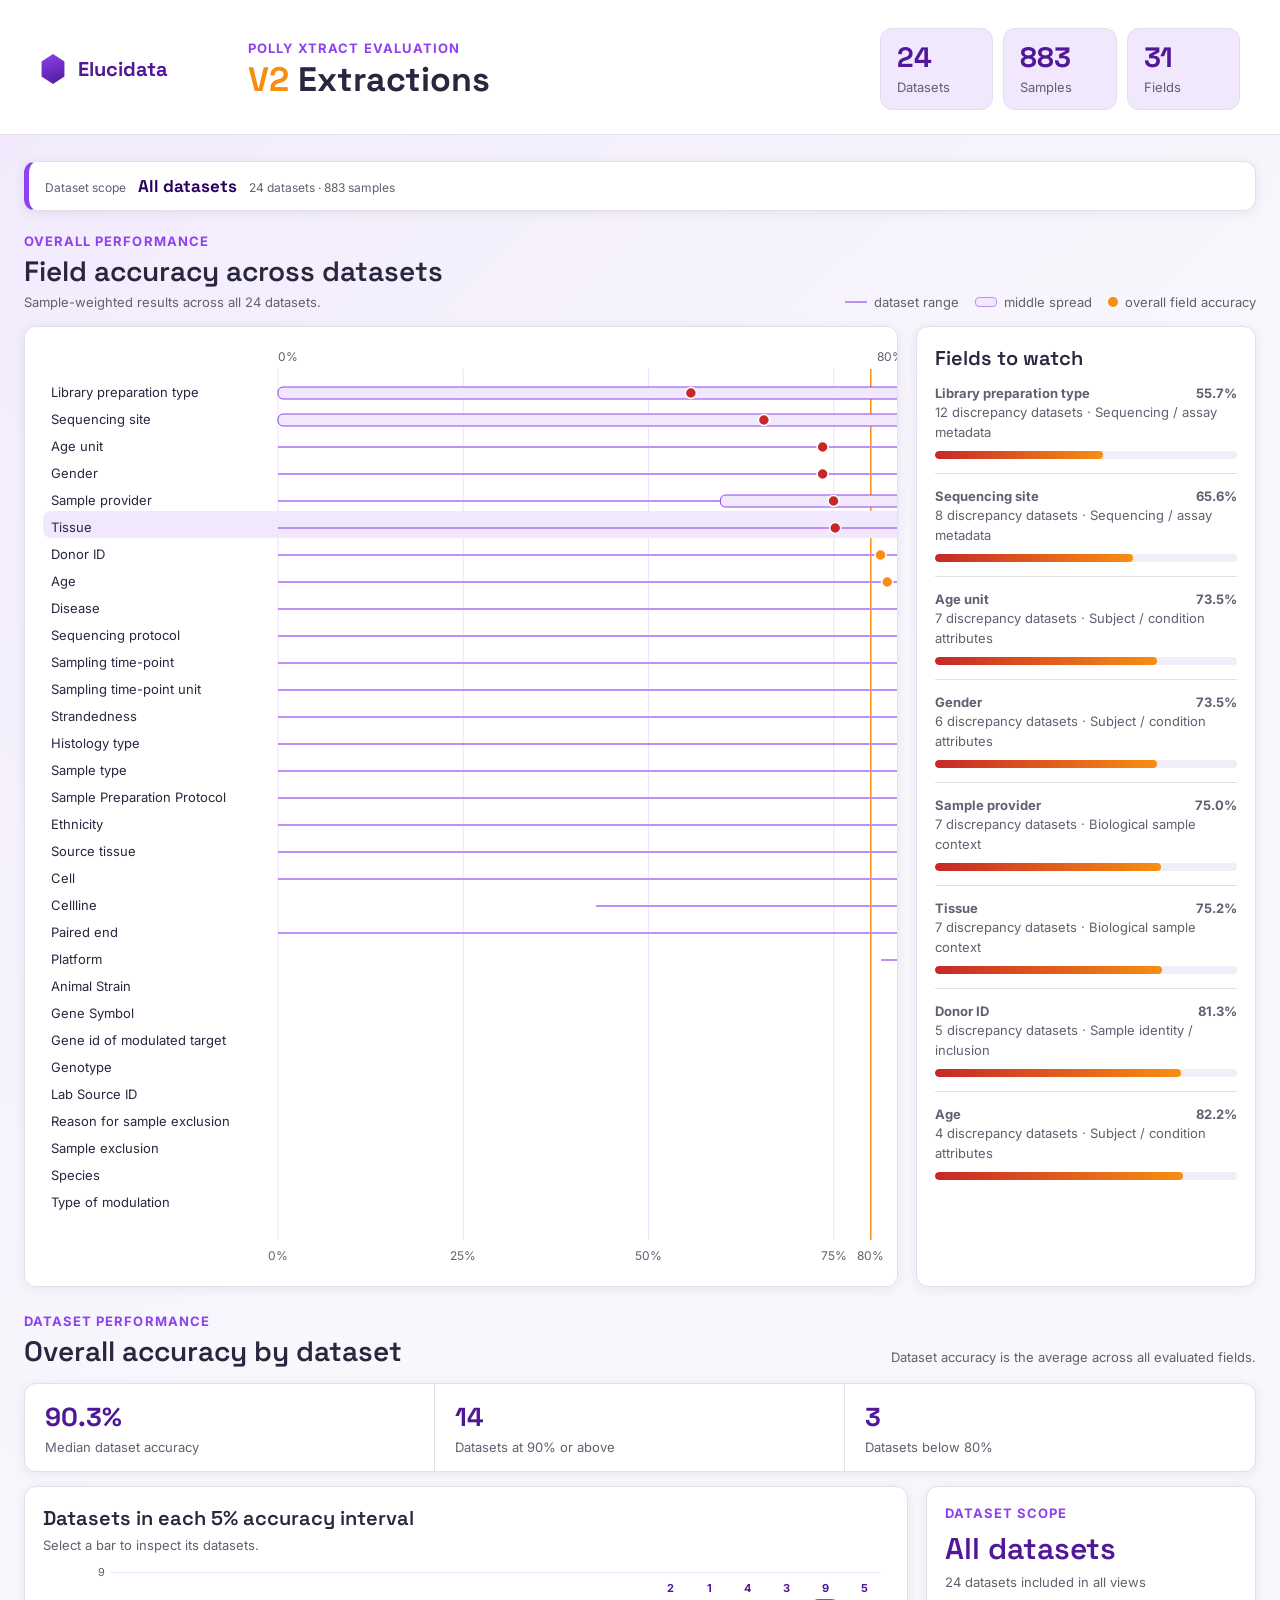
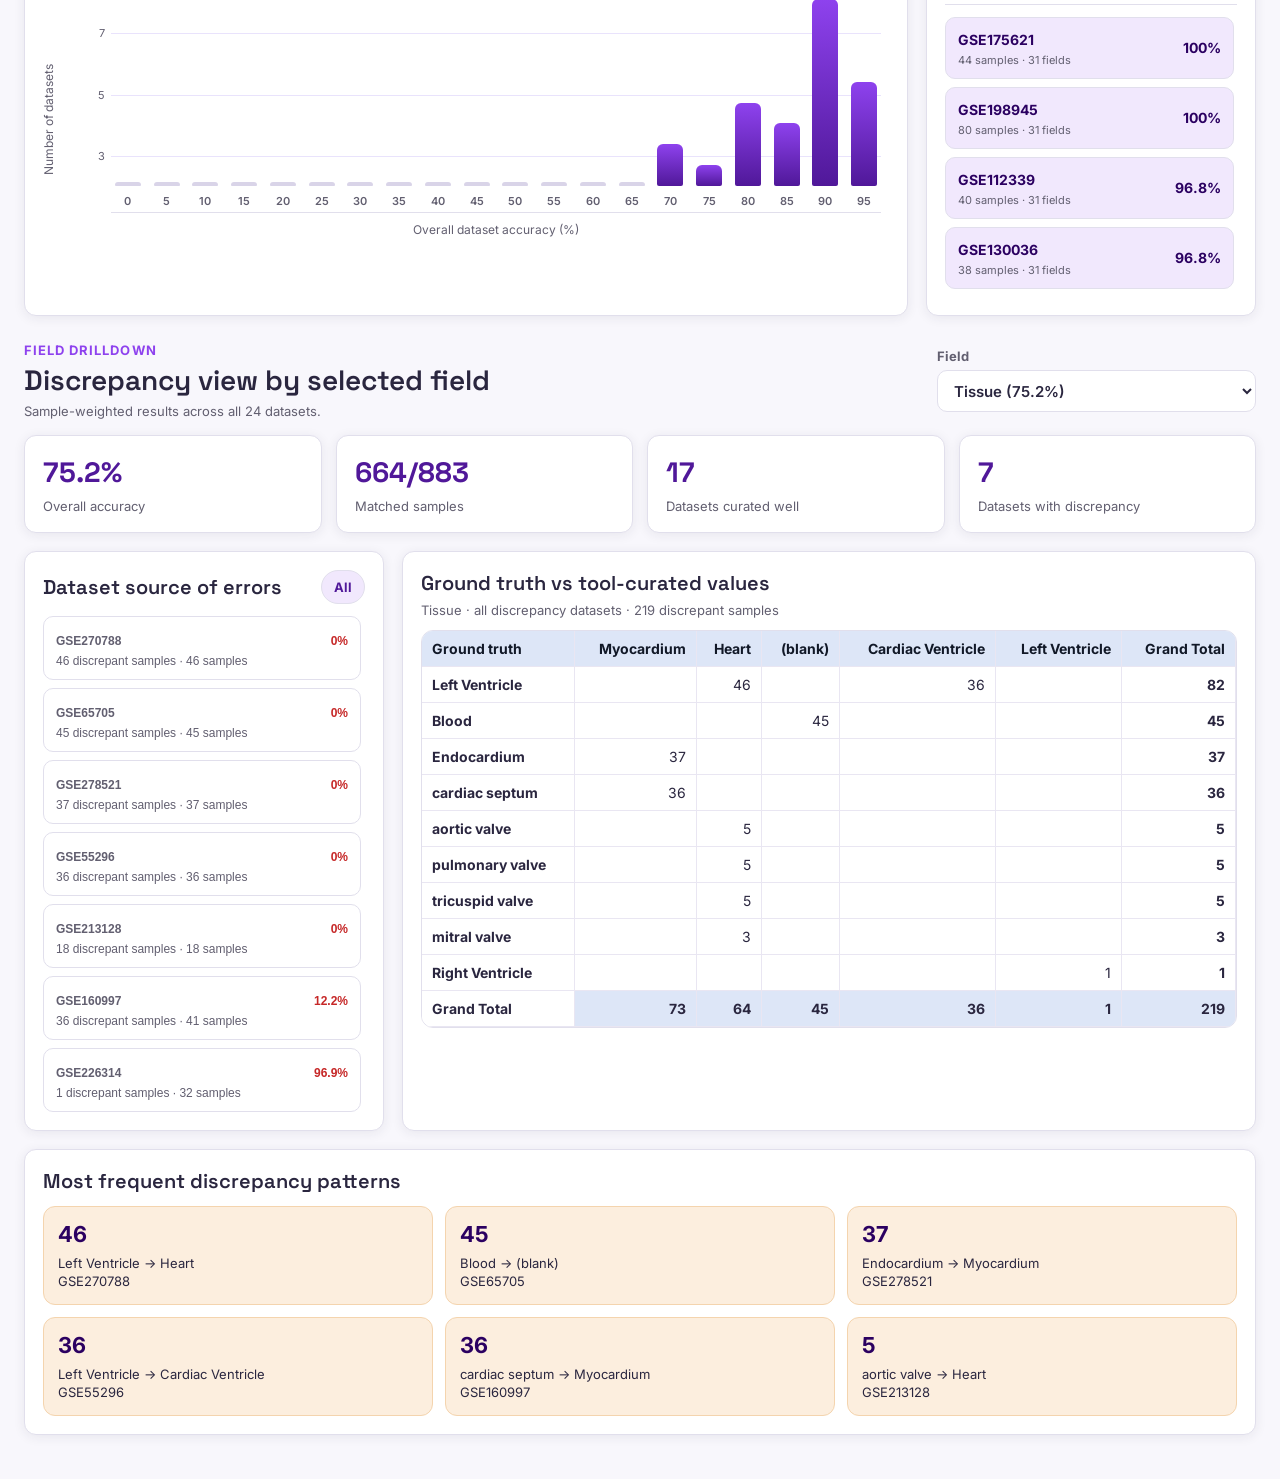
==== cvd-public-data/index.html @ bec17706 "Add CVD public data benchmarking dashboard" ====
<!doctype html>
<html lang="en">
  <head>
    <meta charset="utf-8" />
    <meta name="viewport" content="width=device-width, initial-scale=1" />
    <title>V2 Extractions</title>
    <link rel="stylesheet" href="./styles.css?v=20260624-v2" />
  </head>
  <body>
    <header class="app-header">
      <div class="brand-lockup">
        <span class="brand-mark" aria-hidden="true"></span>
        <span>Elucidata</span>
      </div>
      <div class="header-copy">
        <p class="eyebrow">Polly Xtract evaluation</p>
        <h1><span>V2</span> Extractions</h1>
      </div>
      <div class="header-stats" id="header-stats"></div>
    </header>

    <main>
      <div id="scope-banner" class="scope-banner" role="status"></div>

      <section class="section overview-section" aria-labelledby="overview-title">
        <div class="section-heading">
          <div>
            <p class="eyebrow">Overall performance</p>
            <h2 id="overview-title">Field accuracy across datasets</h2>
            <p id="overview-context" class="section-context"></p>
          </div>
          <div class="legend">
            <span><i class="legend-line"></i> dataset range</span>
            <span><i class="legend-box"></i> middle spread</span>
            <span><i class="legend-dot"></i> overall field accuracy</span>
          </div>
        </div>
        <div class="overview-grid">
          <div class="chart-panel">
            <div id="distribution-chart" class="distribution-chart"></div>
          </div>
          <aside class="watch-panel">
            <h3>Fields to watch</h3>
            <div id="watch-list"></div>
          </aside>
        </div>
      </section>

      <section
        class="section dataset-distribution-section"
        aria-labelledby="dataset-distribution-title"
      >
        <div class="section-heading">
          <div>
            <p class="eyebrow">Dataset performance</p>
            <h2 id="dataset-distribution-title">Overall accuracy by dataset</h2>
          </div>
          <p class="section-note">
            Dataset accuracy is the average across all evaluated fields.
          </p>
        </div>

        <div class="dataset-accuracy-summary" id="dataset-accuracy-summary"></div>

        <div class="dataset-histogram-grid">
          <section class="histogram-panel" aria-labelledby="histogram-title">
            <div class="panel-title-row">
              <div>
                <h3 id="histogram-title">Datasets in each 5% accuracy interval</h3>
                <p class="panel-subtitle">Select a bar to inspect its datasets.</p>
              </div>
            </div>
            <div id="dataset-histogram" class="dataset-histogram"></div>
          </section>

          <aside class="bucket-panel" aria-labelledby="bucket-title">
            <div class="bucket-heading">
              <div class="bucket-title-row">
                <div>
                  <p class="eyebrow">Dataset scope</p>
                  <h3 id="bucket-title"></h3>
                </div>
                <button id="clear-bucket" class="ghost-button" type="button">
                  Use all
                </button>
              </div>
              <p id="bucket-subtitle" class="panel-subtitle"></p>
            </div>
            <div id="bucket-dataset-list" class="bucket-dataset-list"></div>
          </aside>
        </div>
      </section>

      <section class="section drilldown-section" aria-labelledby="drilldown-title">
        <div class="section-heading drilldown-heading">
          <div>
            <p class="eyebrow">Field drilldown</p>
            <h2 id="drilldown-title">Discrepancy view by selected field</h2>
            <p id="drilldown-context" class="section-context"></p>
          </div>
          <label class="field-picker">
            <span>Field</span>
            <select id="field-select"></select>
          </label>
        </div>

        <div class="field-summary" id="field-summary"></div>

        <div class="drilldown-grid">
          <aside class="dataset-panel">
            <div class="panel-title-row">
              <h3>Dataset source of errors</h3>
              <button id="clear-dataset" class="ghost-button" type="button">All</button>
            </div>
            <div id="dataset-list" class="dataset-list"></div>
          </aside>

          <section class="pivot-panel" aria-labelledby="pivot-title">
            <div class="panel-title-row">
              <div>
                <h3 id="pivot-title">Ground truth vs tool-curated values</h3>
                <p id="pivot-subtitle" class="panel-subtitle"></p>
              </div>
            </div>
            <div id="pivot-table" class="pivot-table-wrap"></div>
          </section>
        </div>

        <section class="pattern-panel" aria-labelledby="pattern-title">
          <h3 id="pattern-title">Most frequent discrepancy patterns</h3>
          <div id="pattern-list" class="pattern-list"></div>
        </section>
      </section>
    </main>

    <div id="tooltip" class="tooltip" role="status"></div>
    <script src="./app.js?v=20260624-v2"></script>
  </body>
</html>
---- cvd-public-data/styles.css ----
@import url("https://fonts.googleapis.com/css2?family=Space+Grotesk:wght@400;600;700&family=Inter:wght@400;600;700&display=swap");

:root {
  --deep-purple: #2b0061;
  --brand-purple: #501899;
  --purple-mid: #8e42ee;
  --purple-light: #bd8ff7;
  --purple-tint: #f1e8fd;
  --orange: #f78e12;
  --orange-tint: #fceede;
  --green: #24a148;
  --green-tint: #e5f6eb;
  --red: #c62828;
  --red-tint: #fde7e9;
  --yellow: #cb8b00;
  --yellow-tint: #fff2cc;
  --cyan: #1d93ad;
  --cyan-tint: #edf9fb;
  --text: #2a263f;
  --muted: #625f70;
  --bg: #f8f7fc;
  --card: #ffffff;
  --border: #e1dfec;
  --shadow: 0 2px 12px rgba(42, 38, 63, 0.08);
}

* {
  box-sizing: border-box;
}

body {
  margin: 0;
  background:
    linear-gradient(135deg, rgba(241, 232, 253, 0.9), rgba(248, 247, 252, 0.2) 36%),
    var(--bg);
  color: var(--text);
  font-family: Inter, Arial, sans-serif;
  overflow-x: hidden;
}

html {
  overflow-x: hidden;
}

.app-header {
  display: grid;
  grid-template-columns: minmax(140px, 180px) 1fr auto;
  gap: 28px;
  align-items: center;
  padding: 28px 40px 24px;
  background: #ffffff;
  border-bottom: 1px solid var(--border);
  max-width: 100vw;
  overflow: hidden;
}

.brand-lockup {
  display: inline-flex;
  gap: 12px;
  align-items: center;
  color: var(--brand-purple);
  font-family: "Space Grotesk", Inter, sans-serif;
  font-size: 20px;
  font-weight: 700;
}

.brand-mark {
  width: 26px;
  height: 30px;
  display: inline-block;
  background: linear-gradient(160deg, var(--purple-mid), var(--brand-purple));
  clip-path: polygon(50% 0%, 94% 25%, 94% 75%, 50% 100%, 6% 75%, 6% 25%);
}

.header-copy h1,
.section-heading h2 {
  margin: 0;
  font-family: "Space Grotesk", Inter, sans-serif;
  letter-spacing: 0;
  line-height: 1.05;
}

.header-copy h1 {
  margin-top: 6px;
  font-size: 34px;
  font-weight: 700;
}

.header-copy h1 span {
  color: var(--orange);
}

.eyebrow {
  margin: 0;
  color: var(--purple-mid);
  font-size: 13px;
  font-weight: 700;
  letter-spacing: 0.08em;
  text-transform: uppercase;
}

.header-stats {
  display: grid;
  grid-template-columns: repeat(3, minmax(96px, 1fr));
  gap: 10px;
  min-width: 360px;
}

.stat-card {
  min-height: 76px;
  padding: 14px 16px;
  background: var(--purple-tint);
  border: 1px solid var(--border);
  border-radius: 12px;
}

.stat-card strong {
  display: block;
  color: var(--brand-purple);
  font-family: "Space Grotesk", Inter, sans-serif;
  font-size: 28px;
  line-height: 1;
}

.stat-card span {
  display: block;
  margin-top: 8px;
  color: var(--muted);
  font-size: 13px;
}

main {
  width: min(1500px, calc(100vw - 48px));
  margin: 26px auto 44px;
}

.scope-banner {
  display: flex;
  align-items: center;
  justify-content: space-between;
  gap: 18px;
  margin-bottom: 22px;
  padding: 13px 16px;
  background: #ffffff;
  border: 1px solid var(--border);
  border-left: 5px solid var(--purple-mid);
  border-radius: 12px;
  box-shadow: var(--shadow);
}

.scope-banner.is-filtered {
  background: var(--orange-tint);
  border-left-color: var(--orange);
}

.scope-banner > div {
  display: flex;
  align-items: baseline;
  gap: 12px;
  min-width: 0;
}

.scope-banner span,
.scope-banner small {
  color: var(--muted);
  font-size: 12px;
}

.scope-banner strong {
  color: var(--deep-purple);
  font-family: "Space Grotesk", Inter, sans-serif;
  font-size: 17px;
}

.section {
  margin-bottom: 26px;
}

.section-heading {
  display: flex;
  align-items: flex-end;
  justify-content: space-between;
  gap: 24px;
  margin-bottom: 16px;
  max-width: 100%;
}

.section-heading > * {
  min-width: 0;
}

.section-heading h2 {
  margin-top: 8px;
  font-size: 28px;
  font-weight: 600;
}

.section-context {
  margin: 8px 0 0;
  color: var(--muted);
  font-size: 13px;
}

.legend {
  display: flex;
  gap: 16px;
  flex-wrap: wrap;
  justify-content: flex-end;
  color: var(--muted);
  font-size: 13px;
}

.legend span {
  display: inline-flex;
  align-items: center;
  gap: 7px;
}

.legend i {
  display: inline-block;
}

.legend-line {
  width: 22px;
  height: 2px;
  background: var(--purple-light);
}

.legend-box {
  width: 22px;
  height: 10px;
  border-radius: 4px;
  background: var(--purple-tint);
  border: 1px solid var(--purple-light);
}

.legend-dot {
  width: 10px;
  height: 10px;
  border-radius: 50%;
  background: var(--orange);
}

.overview-grid {
  display: grid;
  grid-template-columns: minmax(0, 1fr) 340px;
  gap: 18px;
  min-width: 0;
  max-width: 100%;
}

.overview-grid > *,
.dataset-histogram-grid > *,
.drilldown-grid > * {
  min-width: 0;
}

.chart-panel,
.watch-panel,
.histogram-panel,
.bucket-panel,
.dataset-panel,
.pivot-panel,
.pattern-panel {
  background: var(--card);
  border: 1px solid var(--border);
  border-radius: 12px;
  box-shadow: var(--shadow);
}

.chart-panel {
  min-width: 0;
  padding: 18px 18px 12px;
  overflow-x: auto;
}

.distribution-chart {
  width: max-content;
  min-width: 980px;
}

.distribution-row {
  cursor: pointer;
}

.distribution-row-bg {
  fill: transparent;
  transition: fill 140ms ease;
}

.distribution-row:hover .distribution-row-bg,
.distribution-row.is-selected .distribution-row-bg {
  fill: var(--purple-tint);
}

.chart-axis text,
.field-label,
.axis-label {
  fill: var(--muted);
  font-family: Inter, Arial, sans-serif;
  font-size: 12px;
}

.field-label {
  fill: var(--text);
  font-size: 13px;
}

.accuracy-label {
  fill: var(--text);
  font-family: Inter, Arial, sans-serif;
  font-size: 12px;
  font-weight: 700;
}

.watch-panel {
  min-width: 0;
  padding: 18px;
}

.watch-panel h3,
.histogram-panel h3,
.bucket-panel h3,
.dataset-panel h3,
.pivot-panel h3,
.pattern-panel h3 {
  margin: 0;
  font-family: "Space Grotesk", Inter, sans-serif;
  font-size: 20px;
  font-weight: 600;
}

.section-note {
  max-width: 420px;
  margin: 0;
  color: var(--muted);
  font-size: 13px;
  line-height: 1.45;
  text-align: right;
}

.dataset-accuracy-summary {
  display: grid;
  grid-template-columns: repeat(3, minmax(0, 1fr));
  margin-bottom: 14px;
  overflow: hidden;
  background: #ffffff;
  border: 1px solid var(--border);
  border-radius: 12px;
  box-shadow: var(--shadow);
}

.dataset-summary-item {
  padding: 16px 20px;
  border-right: 1px solid var(--border);
}

.dataset-summary-item:last-child {
  border-right: 0;
}

.dataset-summary-item strong {
  display: block;
  color: var(--brand-purple);
  font-family: "Space Grotesk", Inter, sans-serif;
  font-size: 26px;
}

.dataset-summary-item span {
  display: block;
  margin-top: 5px;
  color: var(--muted);
  font-size: 13px;
}

.dataset-histogram-grid {
  display: grid;
  grid-template-columns: minmax(0, 1fr) 330px;
  gap: 18px;
}

.histogram-panel,
.bucket-panel {
  min-width: 0;
  padding: 18px;
}

.dataset-histogram {
  display: grid;
  grid-template-columns: 28px minmax(760px, 1fr);
  gap: 10px;
  min-height: 310px;
  overflow-x: auto;
}

.histogram-y-label {
  align-self: center;
  color: var(--muted);
  font-size: 12px;
  line-height: 1;
  text-align: center;
  writing-mode: vertical-rl;
  transform: rotate(180deg);
}

.histogram-plot {
  position: relative;
  display: grid;
  grid-template-rows: 240px 24px;
  min-width: 760px;
  padding: 8px 8px 0 30px;
}

.histogram-grid-lines {
  position: absolute;
  inset: 8px 8px 56px 30px;
  pointer-events: none;
}

.histogram-grid-lines i {
  position: absolute;
  right: 0;
  left: 0;
  height: 1px;
  background: #e9e3fc;
}

.histogram-grid-lines span {
  position: absolute;
  right: calc(100% + 6px);
  top: -7px;
  color: var(--muted);
  font: normal 11px Inter, Arial, sans-serif;
}

.histogram-bars {
  position: relative;
  z-index: 1;
  display: grid;
  grid-template-columns: repeat(20, minmax(28px, 1fr));
  gap: 5px;
  align-items: end;
  height: 240px;
  border-bottom: 1px solid var(--border);
}

.histogram-column {
  display: grid;
  grid-template-rows: 22px 1fr 22px;
  gap: 4px;
  align-items: end;
  height: 100%;
  min-width: 0;
  padding: 0;
  color: var(--muted);
  background: transparent;
  border: 0;
  border-radius: 8px 8px 0 0;
  font: 600 11px Inter, Arial, sans-serif;
  cursor: pointer;
}

.histogram-column:hover,
.histogram-column:focus-visible,
.histogram-column.is-selected {
  background: var(--purple-tint);
  outline: none;
}

.histogram-column:disabled {
  cursor: default;
}

.histogram-column:disabled:hover {
  background: transparent;
}

.histogram-count {
  align-self: end;
  color: var(--brand-purple);
  font-weight: 700;
  text-align: center;
}

.histogram-track {
  position: relative;
  display: block;
  width: min(26px, 80%);
  height: 100%;
  margin: 0 auto;
}

.histogram-track i {
  position: absolute;
  right: 0;
  bottom: 0;
  left: 0;
  display: block;
  min-height: 2px;
  background: linear-gradient(180deg, var(--purple-mid), var(--brand-purple));
  border-radius: 6px 6px 2px 2px;
}

.histogram-column.is-selected .histogram-track i {
  background: var(--orange);
}

.histogram-column.is-empty .histogram-track i {
  background: #d9d4e8;
}

.histogram-label {
  align-self: center;
  text-align: center;
}

.histogram-x-title {
  align-self: end;
  color: var(--muted);
  font-size: 12px;
  text-align: center;
}

.bucket-heading {
  padding-bottom: 14px;
  border-bottom: 1px solid var(--border);
}

.bucket-title-row {
  display: flex;
  align-items: flex-start;
  justify-content: space-between;
  gap: 12px;
}

.bucket-heading h3 {
  margin-top: 8px;
  color: var(--brand-purple);
  font-size: 30px;
}

.bucket-dataset-list {
  display: grid;
  gap: 8px;
  max-height: 280px;
  margin-top: 12px;
  overflow-y: auto;
  padding-right: 3px;
}

.bucket-dataset-row {
  display: flex;
  align-items: center;
  justify-content: space-between;
  gap: 12px;
  padding: 11px 12px;
  background: var(--purple-tint);
  border: 1px solid var(--border);
  border-radius: 10px;
}

.bucket-dataset-row > div {
  min-width: 0;
}

.bucket-dataset-row strong {
  color: var(--deep-purple);
  font-size: 14px;
  white-space: nowrap;
}

.bucket-dataset-row strong.bad {
  color: var(--red);
}

.bucket-dataset-row span {
  display: block;
  margin-top: 4px;
  color: var(--muted);
  font-size: 11px;
}

.empty-state.compact {
  padding: 18px;
  font-size: 13px;
}

.watch-item {
  padding: 14px 0;
  border-bottom: 1px solid var(--border);
  cursor: pointer;
}

.watch-item:last-child {
  border-bottom: 0;
}

.watch-item strong {
  display: flex;
  justify-content: space-between;
  gap: 12px;
  font-size: 15px;
}

.watch-item span {
  color: var(--muted);
  font-size: 13px;
}

.mini-bar {
  height: 8px;
  margin-top: 10px;
  overflow: hidden;
  background: #f0edf8;
  border-radius: 999px;
}

.mini-bar i {
  display: block;
  height: 100%;
  background: linear-gradient(90deg, var(--red), var(--orange));
  border-radius: inherit;
}

.drilldown-heading {
  align-items: center;
}

.field-picker {
  display: grid;
  gap: 6px;
  min-width: 310px;
  color: var(--muted);
  font-size: 13px;
  font-weight: 700;
}

select {
  min-height: 42px;
  padding: 0 12px;
  color: var(--text);
  background: #ffffff;
  border: 1px solid var(--border);
  border-radius: 10px;
  font: 600 15px Inter, Arial, sans-serif;
}

.field-summary {
  display: grid;
  grid-template-columns: repeat(4, minmax(0, 1fr));
  gap: 14px;
  margin-bottom: 18px;
}

.summary-card {
  padding: 18px;
  background: #ffffff;
  border: 1px solid var(--border);
  border-radius: 12px;
  box-shadow: var(--shadow);
}

.summary-card strong {
  display: block;
  font-family: "Space Grotesk", Inter, sans-serif;
  font-size: 28px;
  color: var(--brand-purple);
}

.summary-card span {
  display: block;
  margin-top: 8px;
  color: var(--muted);
  font-size: 13px;
}

.drilldown-grid {
  display: grid;
  grid-template-columns: 360px minmax(0, 1fr);
  gap: 18px;
}

.dataset-panel,
.pivot-panel,
.pattern-panel {
  padding: 18px;
}

.panel-title-row {
  display: flex;
  align-items: center;
  justify-content: space-between;
  gap: 12px;
  margin-bottom: 12px;
}

.panel-subtitle {
  margin: 6px 0 0;
  color: var(--muted);
  font-size: 13px;
}

.ghost-button {
  min-height: 34px;
  padding: 0 12px;
  color: var(--brand-purple);
  background: var(--purple-tint);
  border: 1px solid var(--border);
  border-radius: 999px;
  font: 700 13px Inter, Arial, sans-serif;
  cursor: pointer;
}

.dataset-list {
  display: grid;
  gap: 8px;
  max-height: 600px;
  overflow: auto;
  padding-right: 4px;
}

.dataset-row {
  width: 100%;
  padding: 11px 12px;
  text-align: left;
  background: #ffffff;
  border: 1px solid var(--border);
  border-radius: 10px;
  cursor: pointer;
}

.dataset-row.is-selected {
  border-color: var(--purple-mid);
  background: var(--purple-tint);
}

.dataset-row strong {
  display: flex;
  justify-content: space-between;
  gap: 8px;
  color: var(--text);
  font-size: 14px;
}

.dataset-row span {
  display: block;
  margin-top: 6px;
  color: var(--muted);
  font-size: 12px;
}

.dataset-row .bad {
  color: var(--red);
}

.pivot-table-wrap {
  max-height: 610px;
  overflow: auto;
  border: 1px solid var(--border);
  border-radius: 12px;
}

.pivot-table {
  width: 100%;
  min-width: 720px;
  border-collapse: separate;
  border-spacing: 0;
  font-size: 14px;
}

.pivot-table th,
.pivot-table td {
  padding: 9px 10px;
  border-right: 1px solid #e9e6f2;
  border-bottom: 1px solid #e9e6f2;
  vertical-align: middle;
}

.pivot-table th {
  position: sticky;
  top: 0;
  z-index: 2;
  background: #dde6f7;
  color: #111827;
  font-weight: 700;
  text-align: right;
}

.pivot-table th:first-child,
.pivot-table td:first-child {
  position: sticky;
  left: 0;
  z-index: 3;
  text-align: left;
}

.pivot-table th:first-child {
  background: #dde6f7;
}

.pivot-table td:first-child {
  background: #ffffff;
  font-weight: 700;
}

.pivot-table td {
  text-align: right;
}

.pivot-table tfoot td {
  position: sticky;
  bottom: 0;
  background: #dde6f7;
  font-weight: 700;
}

.pattern-panel {
  margin-top: 18px;
}

.pattern-list {
  display: grid;
  grid-template-columns: repeat(3, minmax(0, 1fr));
  gap: 12px;
  margin-top: 12px;
}

.pattern-card {
  min-height: 92px;
  padding: 14px;
  background: var(--orange-tint);
  border: 1px solid #f4d4ae;
  border-radius: 12px;
}

.pattern-card strong {
  display: block;
  color: var(--deep-purple);
  font-size: 22px;
}

.pattern-card span {
  display: block;
  margin-top: 8px;
  color: var(--text);
  font-size: 13px;
  line-height: 1.35;
}

.empty-state {
  padding: 26px;
  color: var(--muted);
  background: var(--purple-tint);
  border-radius: 12px;
}

.tooltip {
  position: fixed;
  z-index: 20;
  display: none;
  max-width: 330px;
  padding: 10px 12px;
  color: #ffffff;
  background: var(--deep-purple);
  border-radius: 10px;
  box-shadow: 0 8px 30px rgba(43, 0, 97, 0.22);
  font-size: 12px;
  pointer-events: none;
}

@media (max-width: 1100px) {
  .app-header,
  .overview-grid,
  .dataset-histogram-grid,
  .drilldown-grid {
    grid-template-columns: 1fr;
  }

  .header-stats,
  .dataset-accuracy-summary,
  .field-summary,
  .pattern-list {
    grid-template-columns: repeat(2, minmax(0, 1fr));
  }

  .header-stats {
    min-width: 0;
  }
}

@media (max-width: 720px) {
  body {
    background: var(--bg);
  }

  .app-header {
    padding: 22px;
  }

  .header-copy h1 {
    font-size: 32px;
    overflow-wrap: anywhere;
  }

  main {
    width: min(100vw - 24px, 1500px);
  }

  .header-stats,
  .dataset-accuracy-summary,
  .field-summary,
  .pattern-list {
    grid-template-columns: 1fr;
  }

  .section-heading {
    align-items: flex-start;
    flex-direction: column;
  }

  .scope-banner,
  .scope-banner > div {
    align-items: flex-start;
    flex-direction: column;
  }

  .section-heading h2 {
    font-size: 25px;
    width: calc(100vw - 24px);
    max-width: 100%;
    overflow-wrap: anywhere;
  }

  .section-heading > div {
    width: 100%;
    max-width: calc(100vw - 24px);
  }

  .legend {
    justify-content: flex-start;
    gap: 10px;
    width: 100%;
    font-size: 12px;
    overflow: visible;
  }

  .overview-grid,
  .dataset-histogram-grid,
  .drilldown-grid,
  .header-stats,
  .dataset-accuracy-summary,
  .field-summary {
    max-width: 100%;
    overflow: hidden;
  }

  .chart-panel,
  .histogram-panel,
  .dataset-panel,
  .watch-panel,
  .bucket-panel,
  .pattern-panel,
  .pivot-panel {
    width: 100%;
    max-width: 100%;
  }

  .field-picker {
    width: 100%;
    min-width: 0;
  }

  .dataset-histogram {
    width: 100%;
    max-width: 100%;
  }

  .distribution-chart {
    width: 100%;
    min-width: 0;
  }

  .section-note {
    max-width: 100%;
    text-align: left;
  }

  .dataset-summary-item {
    border-right: 0;
    border-bottom: 1px solid var(--border);
  }

  .dataset-summary-item:last-child {
    border-bottom: 0;
  }
}
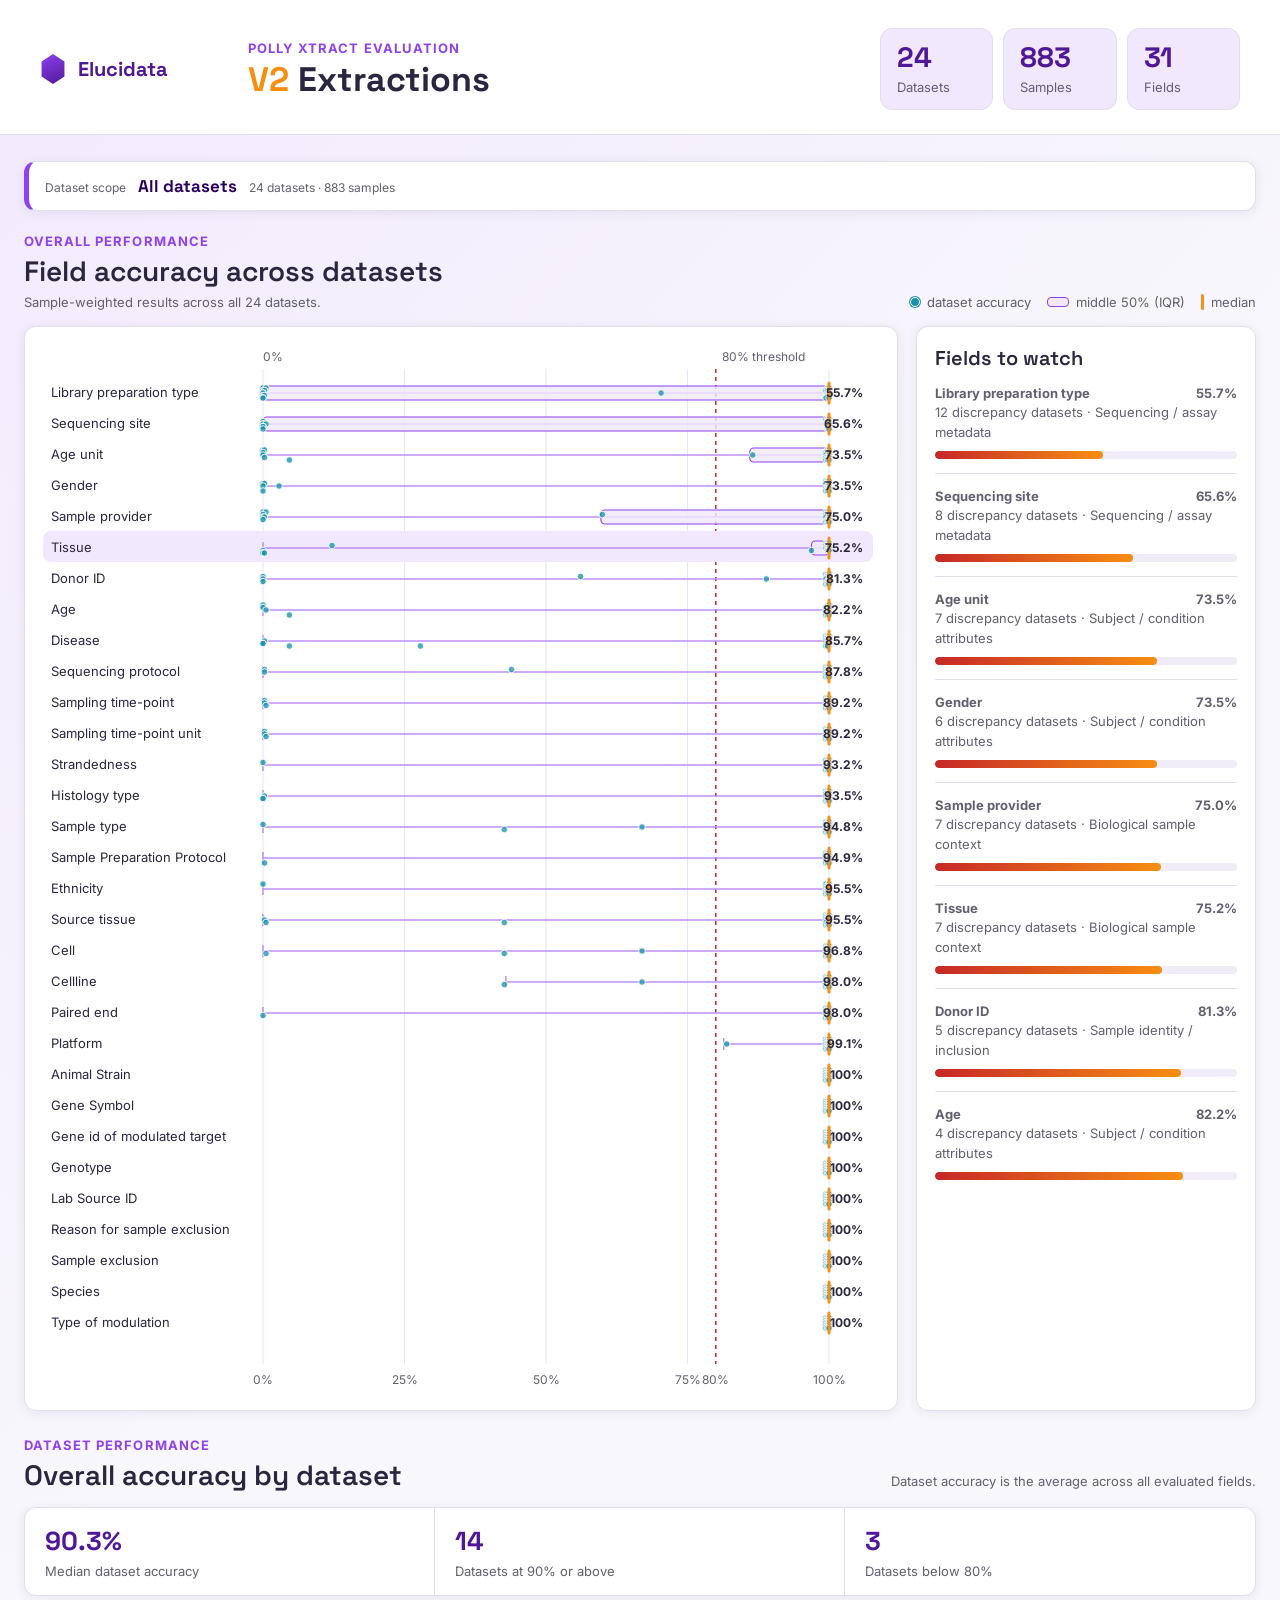
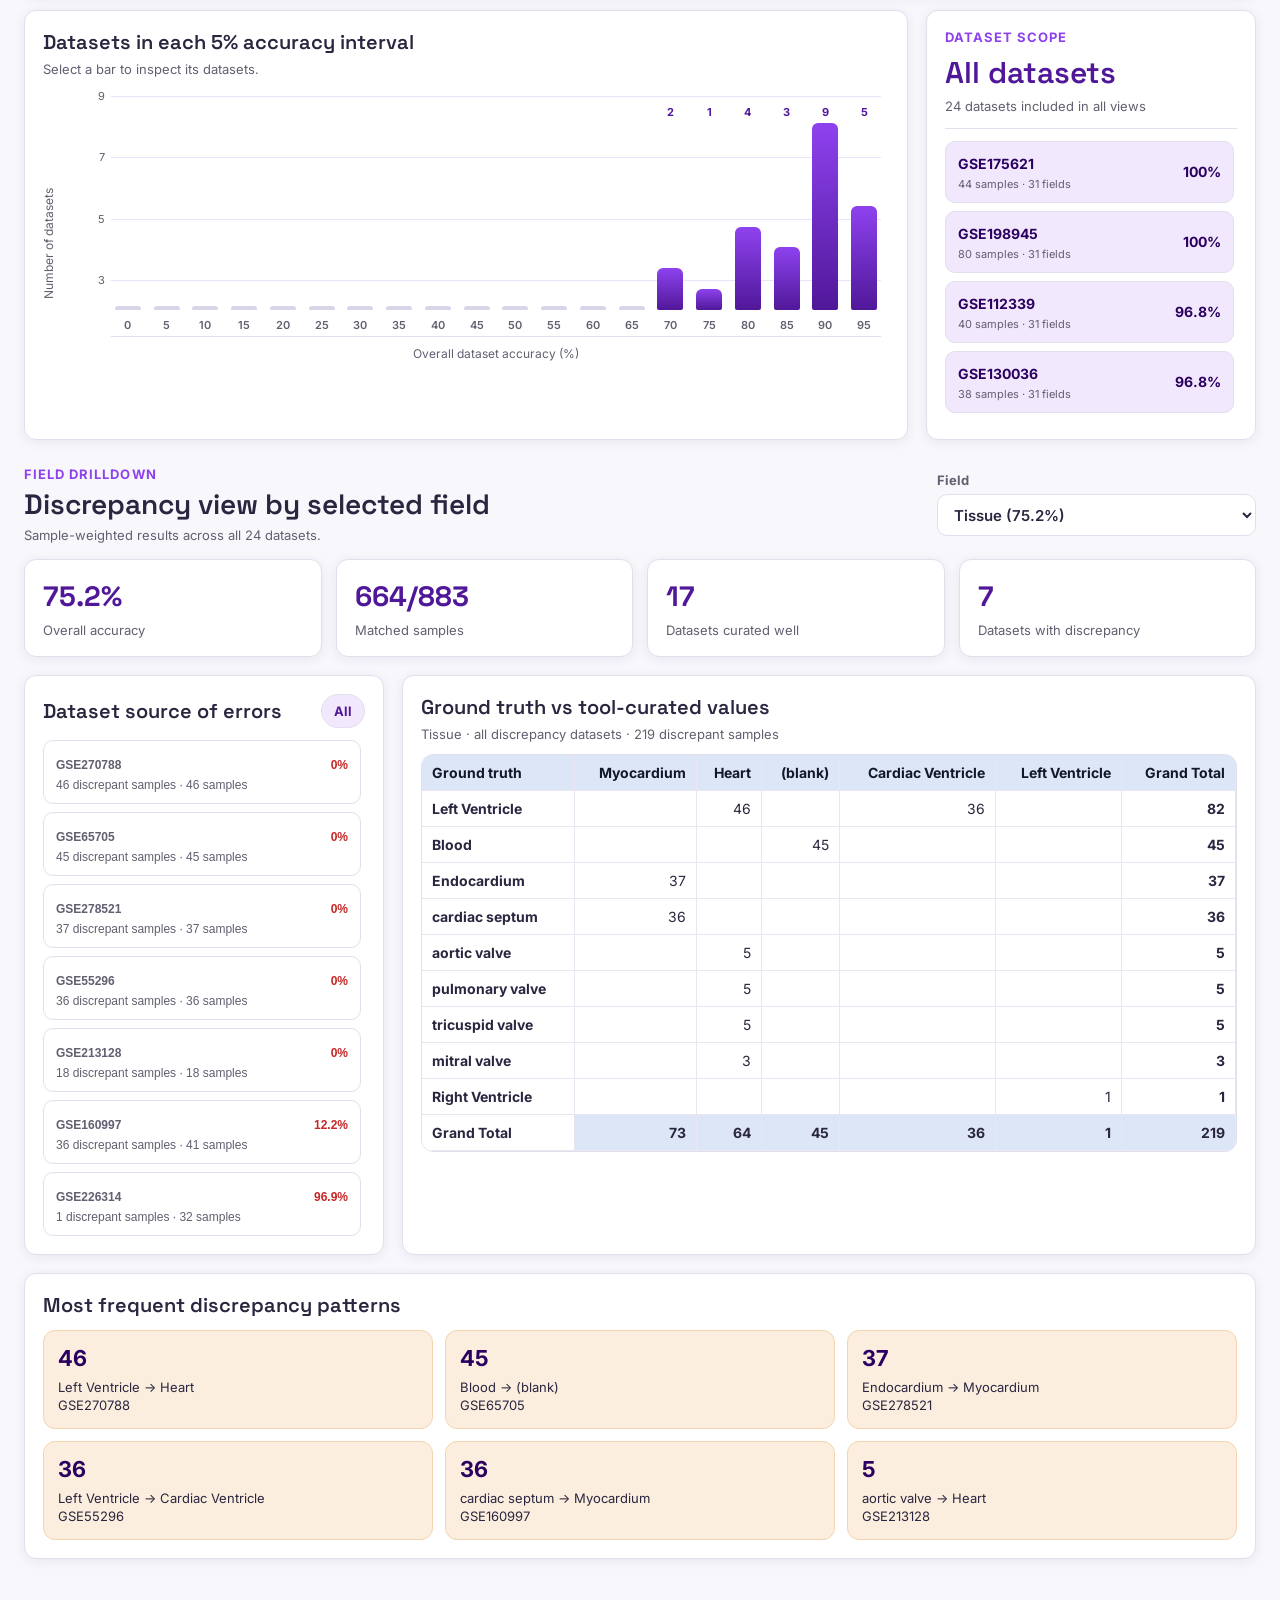
==== commit 998ca176: "Improve field accuracy chart with box plots" ====
--- a/cvd-public-data/index.html
+++ b/cvd-public-data/index.html
@@ -4,7 +4,7 @@
     <meta charset="utf-8" />
     <meta name="viewport" content="width=device-width, initial-scale=1" />
     <title>V2 Extractions</title>
-    <link rel="stylesheet" href="./styles.css?v=20260624-v2" />
+    <link rel="stylesheet" href="./styles.css?v=20260625-boxplot" />
   </head>
   <body>
     <header class="app-header">
@@ -30,9 +30,9 @@
             <p id="overview-context" class="section-context"></p>
           </div>
           <div class="legend">
-            <span><i class="legend-line"></i> dataset range</span>
-            <span><i class="legend-box"></i> middle spread</span>
-            <span><i class="legend-dot"></i> overall field accuracy</span>
+            <span><i class="legend-point"></i> dataset accuracy</span>
+            <span><i class="legend-box"></i> middle 50% (IQR)</span>
+            <span><i class="legend-median"></i> median</span>
           </div>
         </div>
         <div class="overview-grid">
@@ -134,6 +134,6 @@
     </main>
 
     <div id="tooltip" class="tooltip" role="status"></div>
-    <script src="./app.js?v=20260624-v2"></script>
+    <script src="./app.js?v=20260625-boxplot"></script>
   </body>
 </html>
--- a/cvd-public-data/styles.css
+++ b/cvd-public-data/styles.css
@@ -220,10 +220,13 @@
   display: inline-block;
 }
 
-.legend-line {
-  width: 22px;
-  height: 2px;
-  background: var(--purple-light);
+.legend-point {
+  width: 10px;
+  height: 10px;
+  border-radius: 50%;
+  background: var(--cyan);
+  border: 1px solid #ffffff;
+  box-shadow: 0 0 0 1px var(--cyan);
 }
 
 .legend-box {
@@ -231,13 +234,13 @@
   height: 10px;
   border-radius: 4px;
   background: var(--purple-tint);
-  border: 1px solid var(--purple-light);
-}
-
-.legend-dot {
-  width: 10px;
-  height: 10px;
-  border-radius: 50%;
+  border: 1px solid var(--purple-mid);
+}
+
+.legend-median {
+  width: 3px;
+  height: 16px;
+  border-radius: 2px;
   background: var(--orange);
 }
 
@@ -276,7 +279,7 @@
 
 .distribution-chart {
   width: max-content;
-  min-width: 980px;
+  min-width: 800px;
 }
 
 .distribution-row {
@@ -291,6 +294,38 @@
 .distribution-row:hover .distribution-row-bg,
 .distribution-row.is-selected .distribution-row-bg {
   fill: var(--purple-tint);
+}
+
+.box-whisker,
+.box-whisker-cap {
+  stroke: var(--purple-light);
+  stroke-width: 1.5;
+}
+
+.box-iqr {
+  fill: rgba(241, 232, 253, 0.82);
+  stroke: var(--purple-mid);
+  stroke-width: 1.2;
+}
+
+.dataset-point {
+  fill: var(--cyan);
+  fill-opacity: 0.78;
+  stroke: #ffffff;
+  stroke-width: 0.9;
+  cursor: crosshair;
+}
+
+.dataset-point:hover {
+  fill: var(--deep-purple);
+  fill-opacity: 1;
+  stroke-width: 1.5;
+}
+
+.box-median {
+  stroke: var(--orange);
+  stroke-width: 3;
+  stroke-linecap: round;
 }
 
 .chart-axis text,
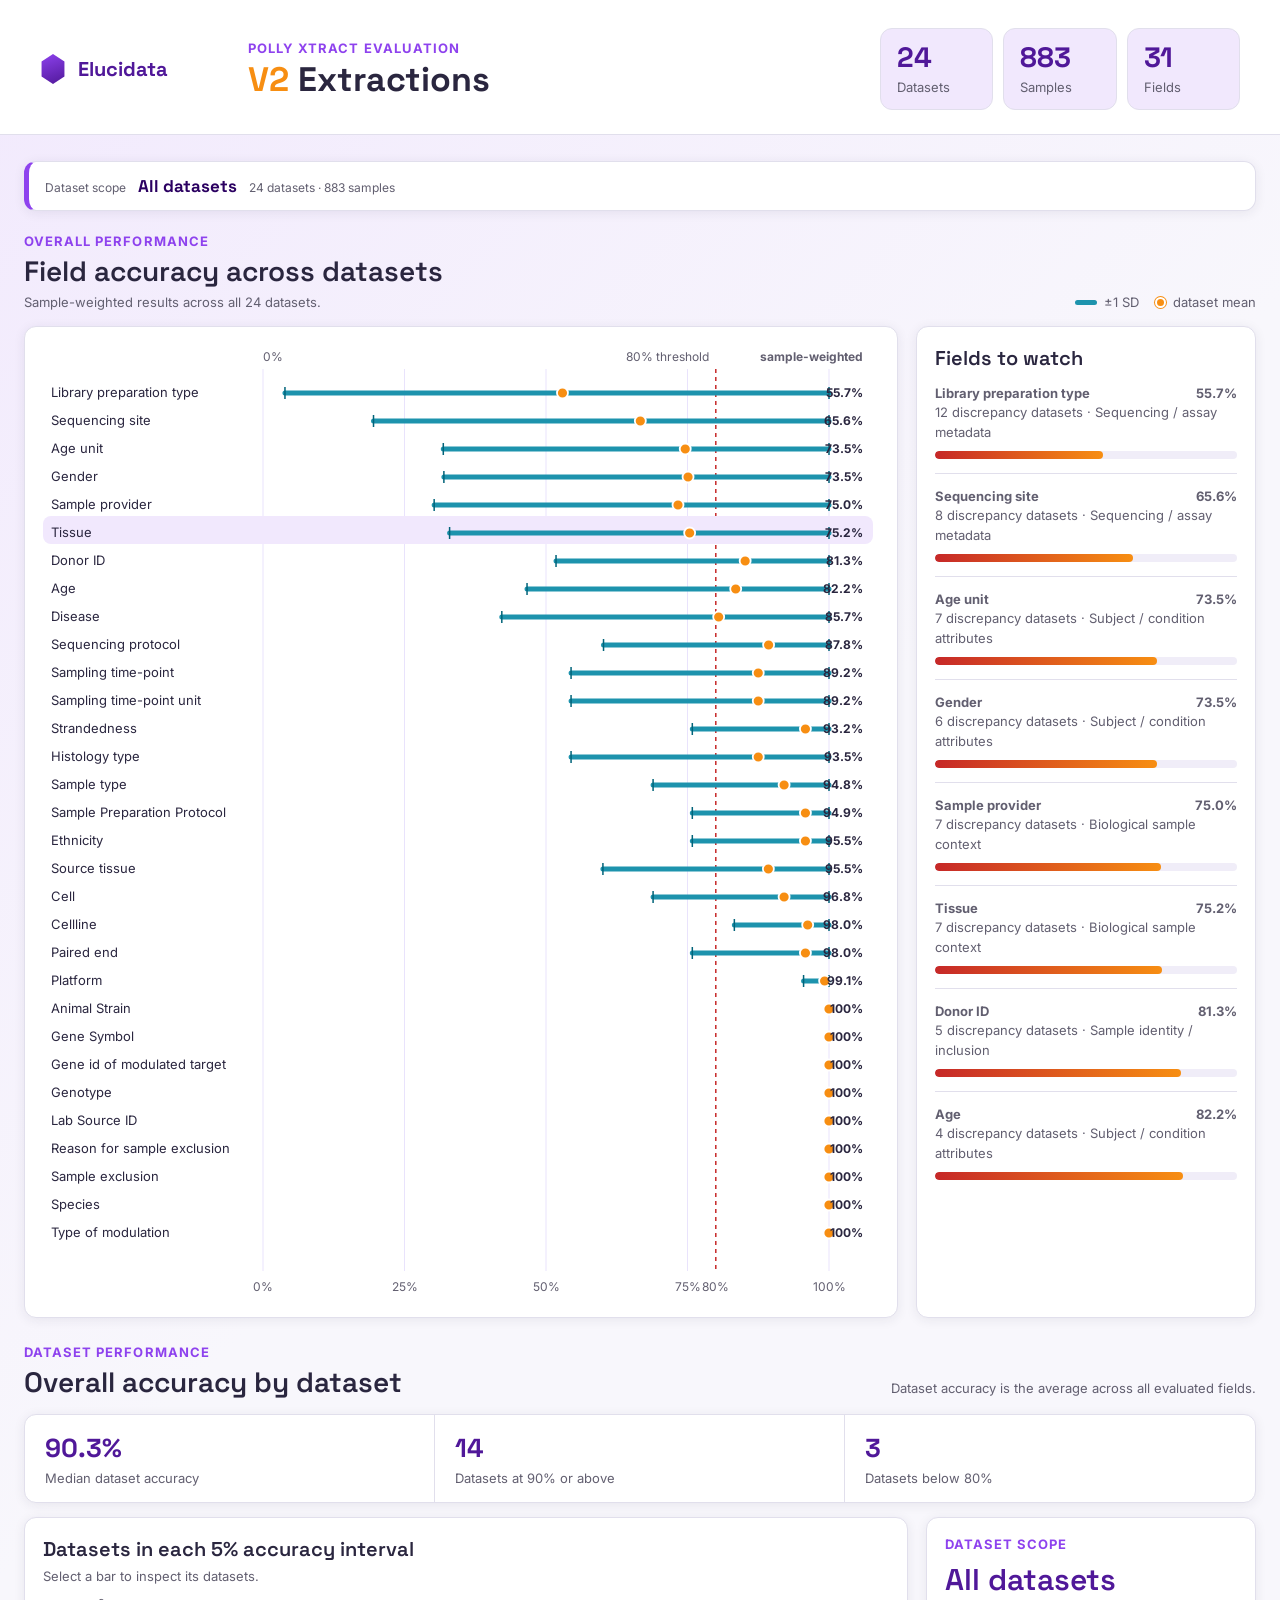
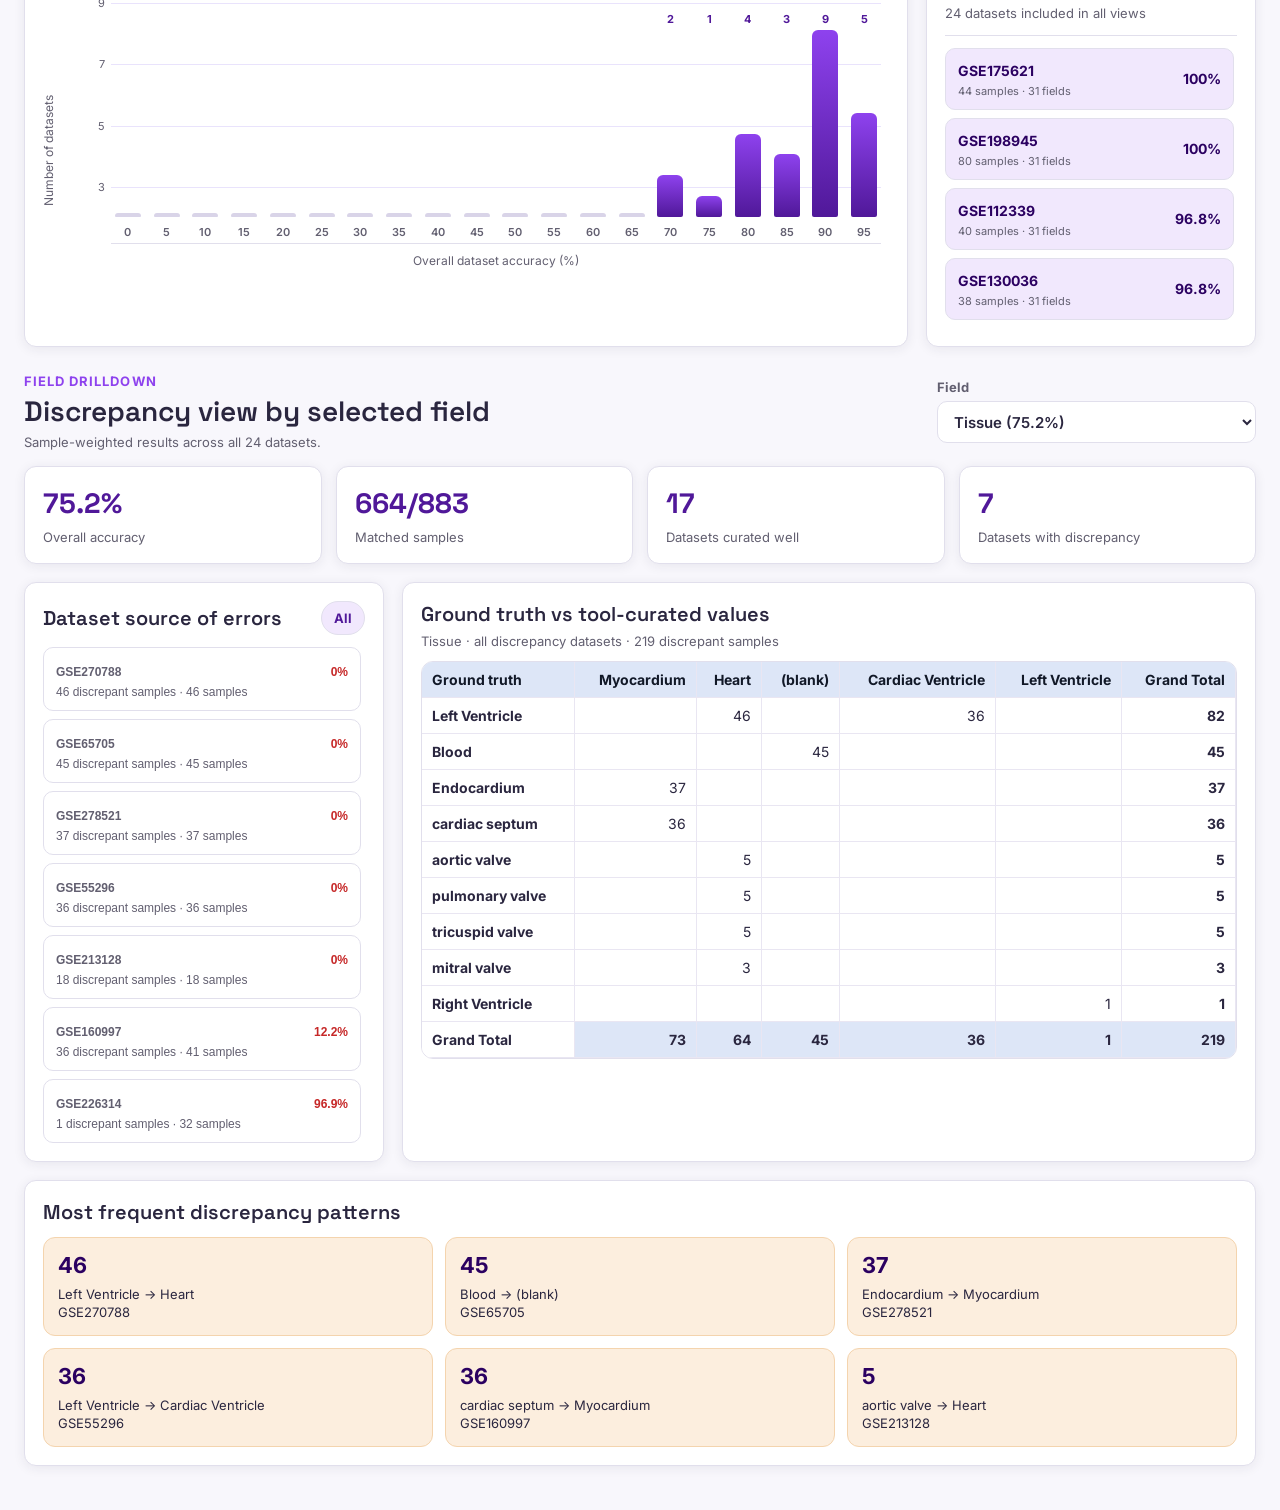
==== commit 49ca1538: "Simplify field chart to mean and standard deviation" ====
--- a/cvd-public-data/index.html
+++ b/cvd-public-data/index.html
@@ -4,7 +4,7 @@
     <meta charset="utf-8" />
     <meta name="viewport" content="width=device-width, initial-scale=1" />
     <title>V2 Extractions</title>
-    <link rel="stylesheet" href="./styles.css?v=20260625-boxplot" />
+    <link rel="stylesheet" href="./styles.css?v=20260625-mean-sd" />
   </head>
   <body>
     <header class="app-header">
@@ -30,9 +30,8 @@
             <p id="overview-context" class="section-context"></p>
           </div>
           <div class="legend">
-            <span><i class="legend-point"></i> dataset accuracy</span>
-            <span><i class="legend-box"></i> middle 50% (IQR)</span>
-            <span><i class="legend-median"></i> median</span>
+            <span><i class="legend-sd"></i> ±1 SD</span>
+            <span><i class="legend-mean"></i> dataset mean</span>
           </div>
         </div>
         <div class="overview-grid">
@@ -134,6 +133,6 @@
     </main>
 
     <div id="tooltip" class="tooltip" role="status"></div>
-    <script src="./app.js?v=20260625-boxplot"></script>
+    <script src="./app.js?v=20260625-mean-sd"></script>
   </body>
 </html>
--- a/cvd-public-data/styles.css
+++ b/cvd-public-data/styles.css
@@ -14,6 +14,7 @@
   --red-tint: #fde7e9;
   --yellow: #cb8b00;
   --yellow-tint: #fff2cc;
+  --teal-dark: #016379;
   --cyan: #1d93ad;
   --cyan-tint: #edf9fb;
   --text: #2a263f;
@@ -220,28 +221,20 @@
   display: inline-block;
 }
 
-.legend-point {
-  width: 10px;
-  height: 10px;
+.legend-sd {
+  width: 22px;
+  height: 5px;
+  border-radius: 3px;
+  background: var(--cyan);
+}
+
+.legend-mean {
+  width: 11px;
+  height: 11px;
   border-radius: 50%;
-  background: var(--cyan);
-  border: 1px solid #ffffff;
-  box-shadow: 0 0 0 1px var(--cyan);
-}
-
-.legend-box {
-  width: 22px;
-  height: 10px;
-  border-radius: 4px;
-  background: var(--purple-tint);
-  border: 1px solid var(--purple-mid);
-}
-
-.legend-median {
-  width: 3px;
-  height: 16px;
-  border-radius: 2px;
   background: var(--orange);
+  border: 2px solid #ffffff;
+  box-shadow: 0 0 0 1px var(--orange);
 }
 
 .overview-grid {
@@ -296,36 +289,29 @@
   fill: var(--purple-tint);
 }
 
-.box-whisker,
-.box-whisker-cap {
-  stroke: var(--purple-light);
+.sd-range {
+  stroke: var(--cyan);
+  stroke-width: 5;
+  stroke-linecap: round;
+}
+
+.sd-cap {
+  stroke: var(--teal-dark);
   stroke-width: 1.5;
 }
 
-.box-iqr {
-  fill: rgba(241, 232, 253, 0.82);
-  stroke: var(--purple-mid);
-  stroke-width: 1.2;
-}
-
-.dataset-point {
-  fill: var(--cyan);
-  fill-opacity: 0.78;
+.mean-point {
+  fill: var(--orange);
   stroke: #ffffff;
-  stroke-width: 0.9;
-  cursor: crosshair;
-}
-
-.dataset-point:hover {
+  stroke-width: 1.8;
+}
+
+.distribution-row:hover .mean-point {
   fill: var(--deep-purple);
-  fill-opacity: 1;
-  stroke-width: 1.5;
-}
-
-.box-median {
-  stroke: var(--orange);
-  stroke-width: 3;
-  stroke-linecap: round;
+}
+
+.sample-weighted-label {
+  font-weight: 700;
 }
 
 .chart-axis text,
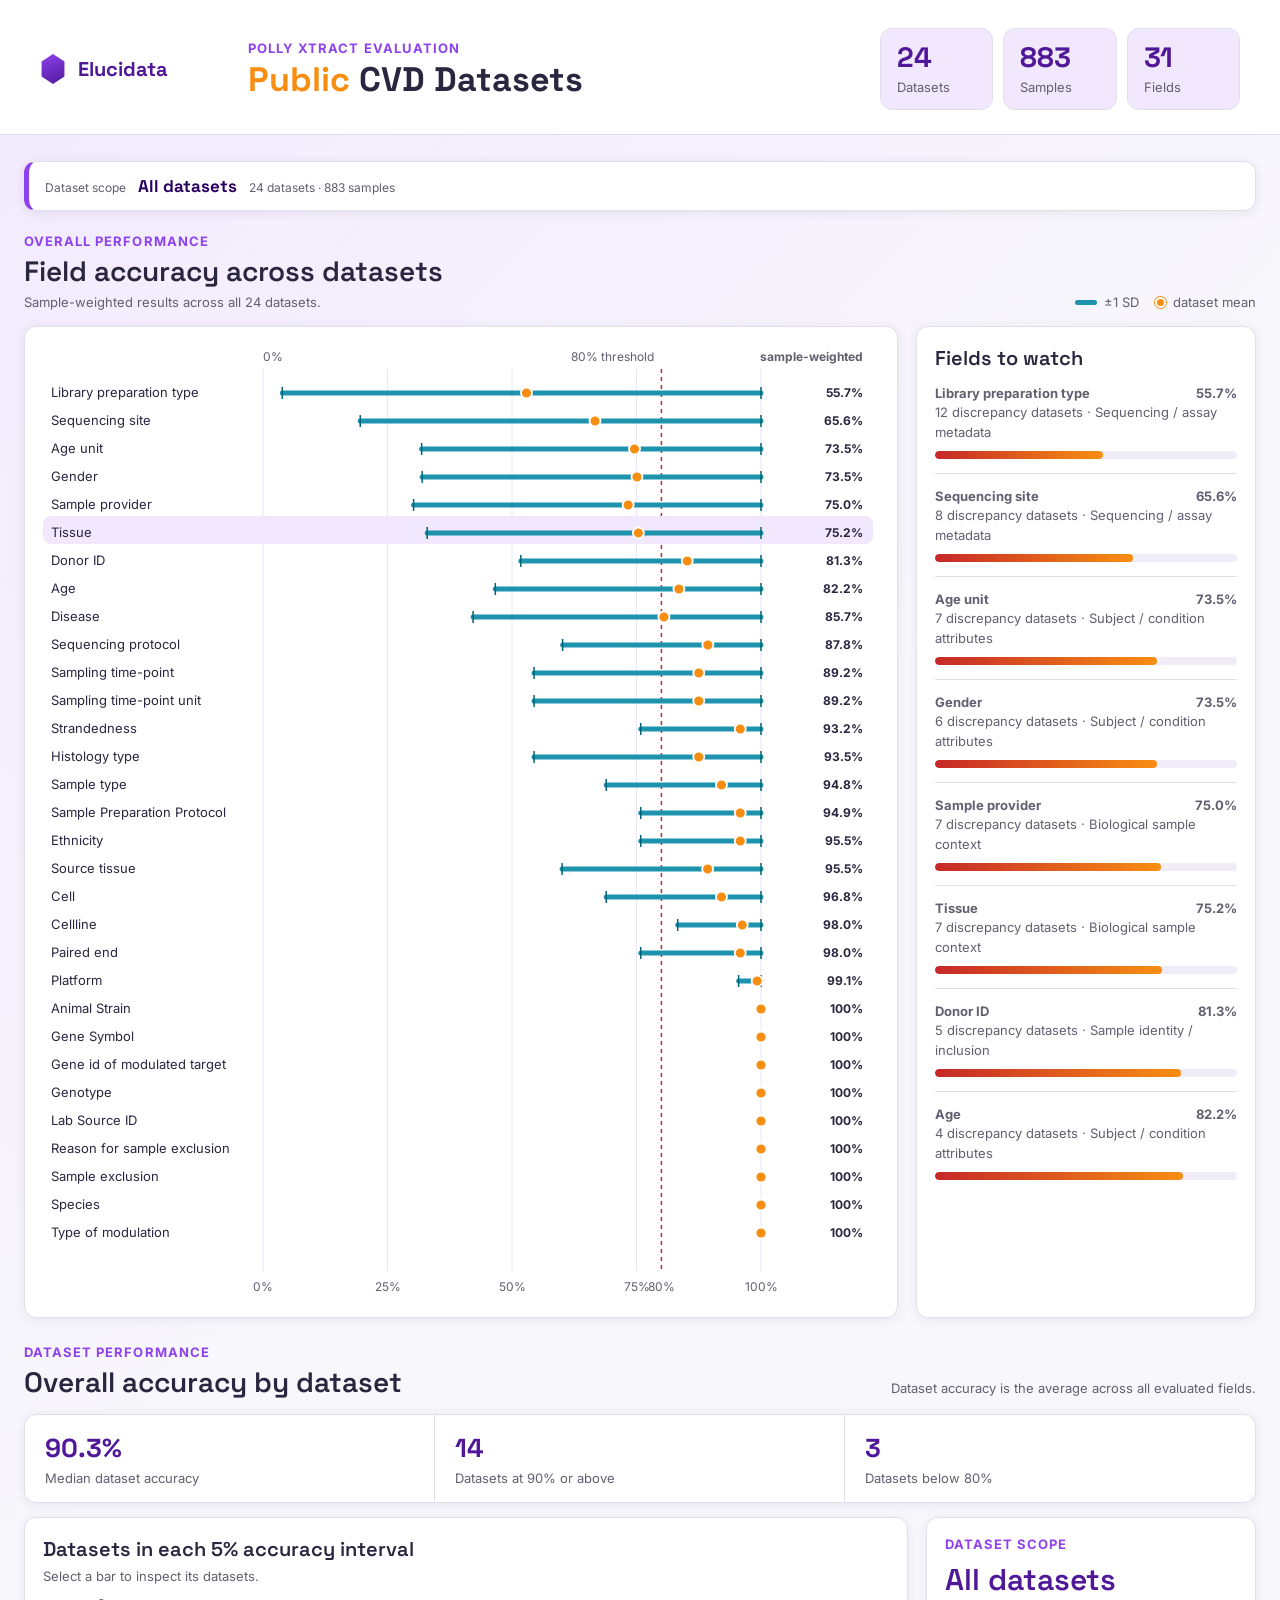
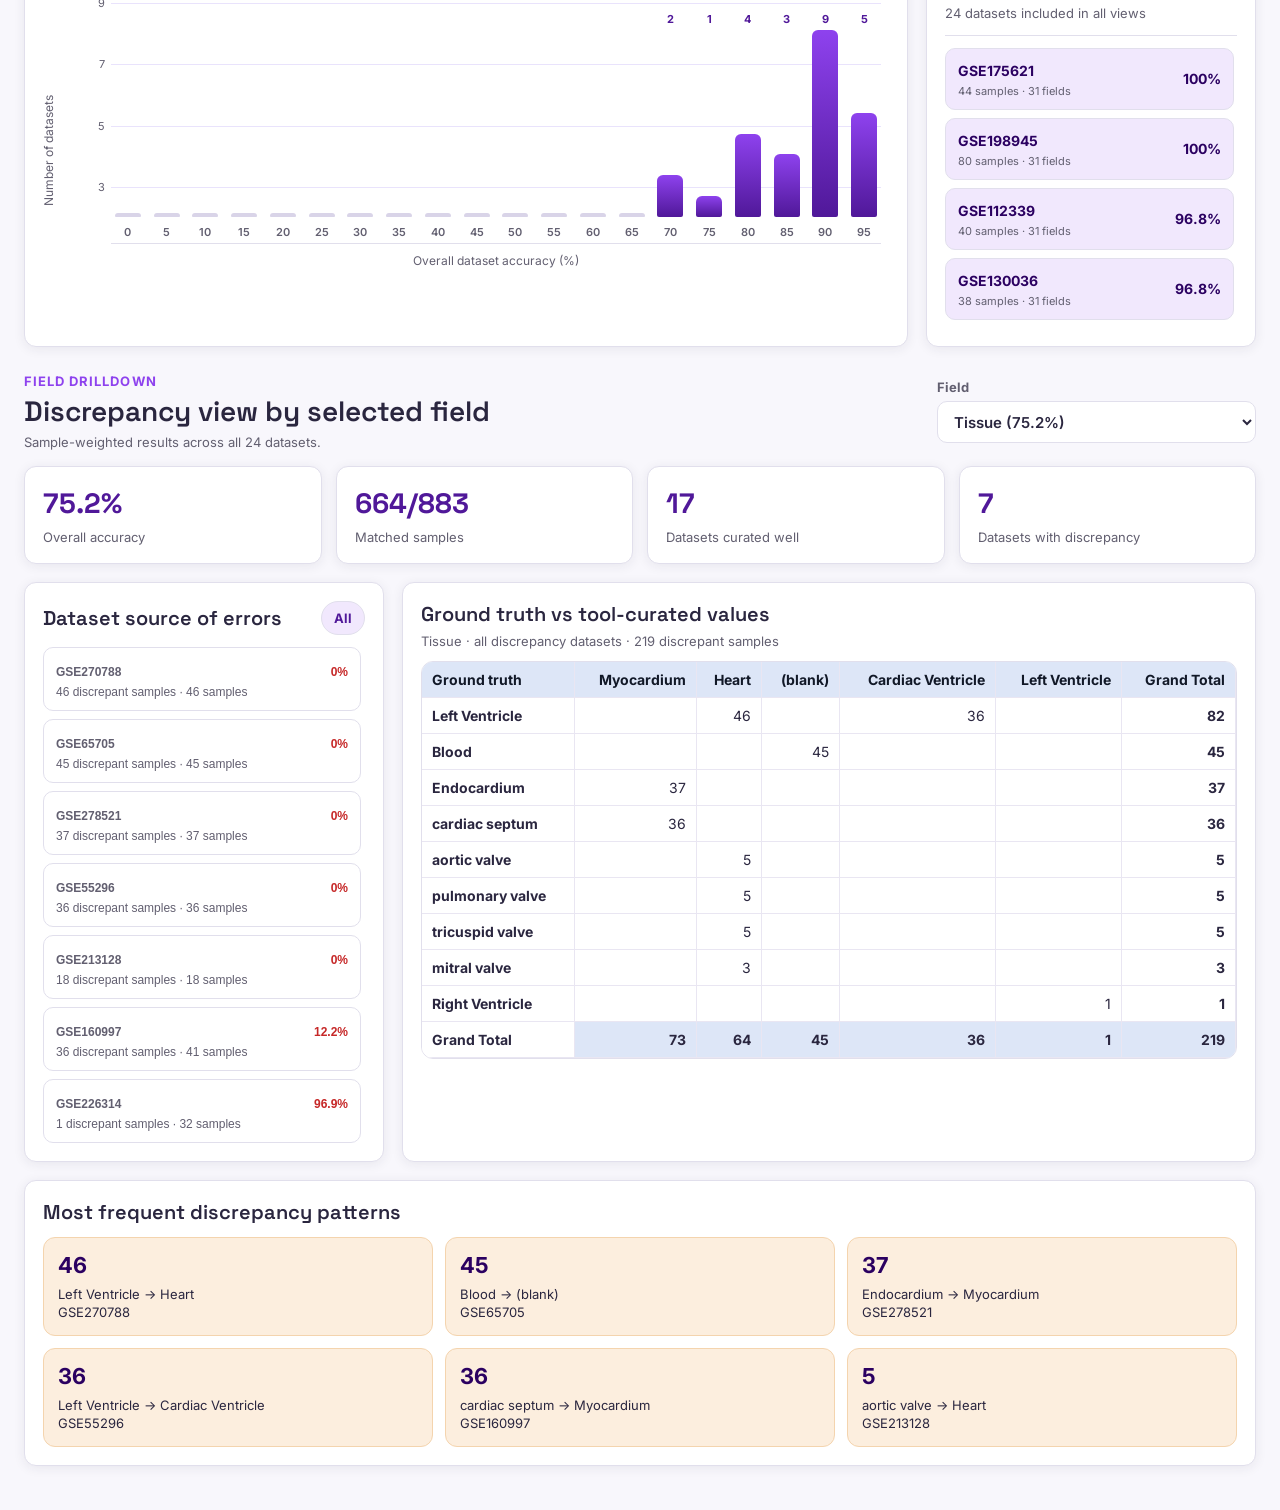
==== commit c18206fb: "Rename dashboard and space chart labels" ====
--- a/cvd-public-data/index.html
+++ b/cvd-public-data/index.html
@@ -3,8 +3,8 @@
   <head>
     <meta charset="utf-8" />
     <meta name="viewport" content="width=device-width, initial-scale=1" />
-    <title>V2 Extractions</title>
-    <link rel="stylesheet" href="./styles.css?v=20260625-mean-sd" />
+    <title>Public CVD Datasets</title>
+    <link rel="stylesheet" href="./styles.css?v=20260625-title-gap" />
   </head>
   <body>
     <header class="app-header">
@@ -14,7 +14,7 @@
       </div>
       <div class="header-copy">
         <p class="eyebrow">Polly Xtract evaluation</p>
-        <h1><span>V2</span> Extractions</h1>
+        <h1><span>Public</span> CVD Datasets</h1>
       </div>
       <div class="header-stats" id="header-stats"></div>
     </header>
@@ -133,6 +133,6 @@
     </main>
 
     <div id="tooltip" class="tooltip" role="status"></div>
-    <script src="./app.js?v=20260625-mean-sd"></script>
+    <script src="./app.js?v=20260625-title-gap"></script>
   </body>
 </html>
